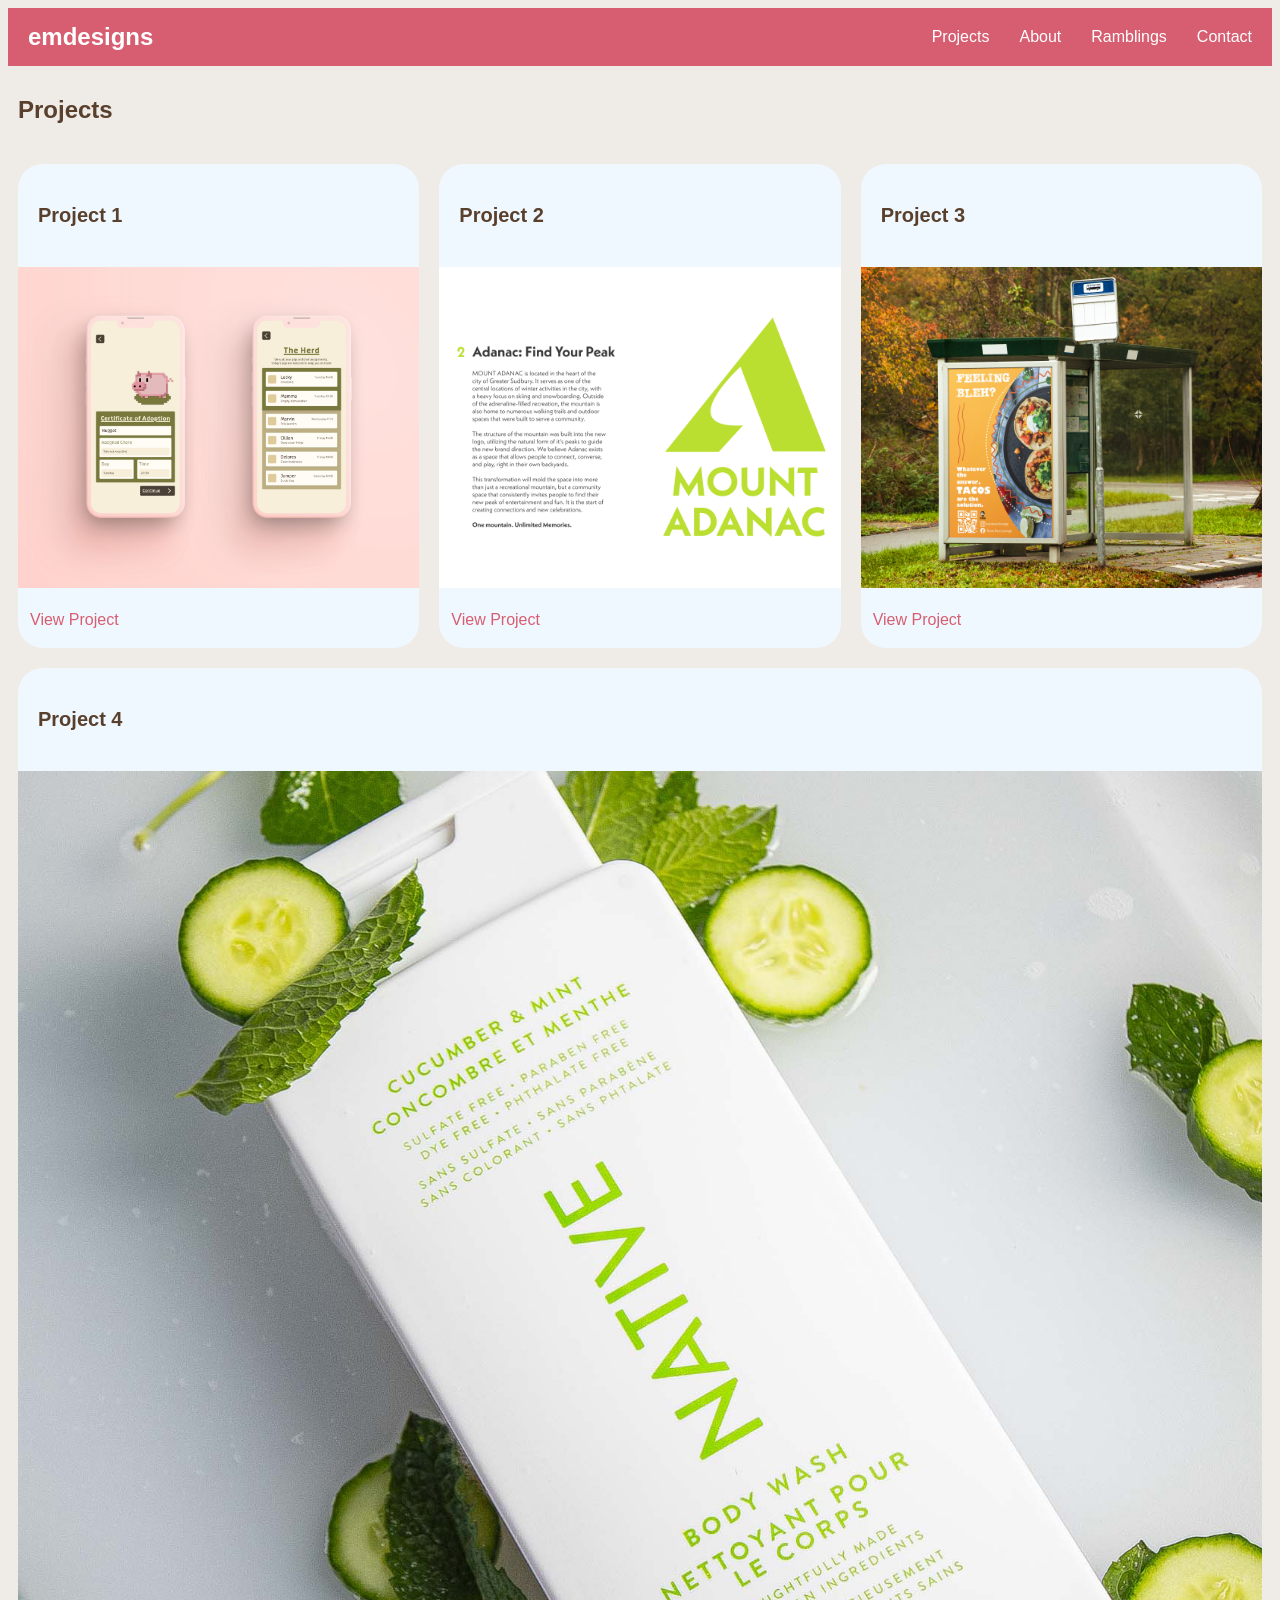
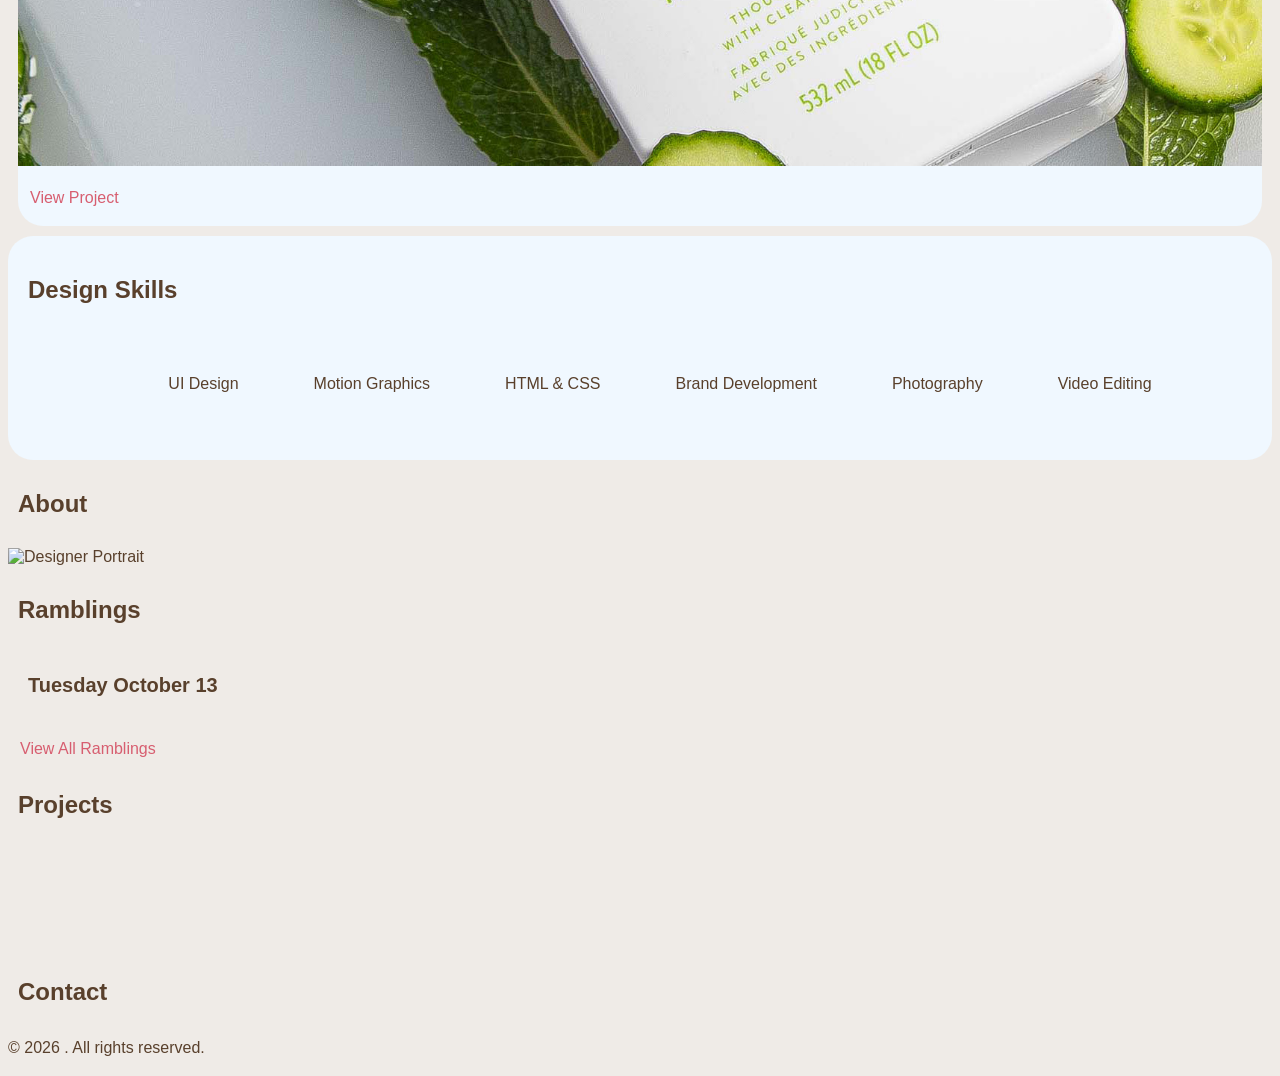
==== index.html @ 2562dea8 "Add files via upload" ====
<!DOCTYPE html>
<html lang="en">
<head>
    <meta charset="UTF-8">
    <meta name="viewport" content="width=device-width, initial-scale=1.0">
    <title>Week 5: emdesigns Professional Site</title>
    <link rel="stylesheet" href="css/styles.css">
</head>
<body>
    <!-- header section; would feature site title, logo, and main navigation -->
    <header class="site-header">
        <h1 class="site-title">emdesigns</h1>
        <nav class="main-nav"> 
            <a href="#">Projects</a>
            <a href="#">About</a>
            <a href="#">Ramblings</a>
            <a href="#">Contact</a>
        </nav>
    </header>

    <!-- main content of the homepage -->
    <main>
        <!-- projects carousel at top of page -->
        <h2>Projects</h2>
        <section id="projects-carousel">
                <article id="project-1">
                    <h3>Project 1</h3>
                    <p><!-- desc. of project 1 --></p>
                    <img src="images/project-1.jpg" alt="Project 1"> <!-- image of project 1, featured behind the desc. -->
                    <p><a href="">View Project</a></p>
                </article>
                <article id="project-2">
                    <h3>Project 2</h3>
                    <p><!-- desc. of project 2 --></p>
                    <img src="images/project-2.jpg" alt="Project 2"> <!-- image of project 2, featured behind the desc. -->
                    <p><a href="">View Project</a></p>
                </article>
                <article id="project-3">
                    <h3>Project 3</h3>
                    <p><!-- desc. of project 3 --></p>
                    <img src="images/project-3.png" alt="Project 3"> <!-- image of project 3, featured behind the desc. -->
                    <p><a href="">View Project</a></p>
                </article>
                <article id="project-4">
                    <h3>Project 4</h3>
                    <p><!-- desc. of project 4 --></p>
                    <img src="images/project-4.jpg" alt="Project 4"> <!-- image of project 4, featured behind the desc. -->
                    <p><a href="">View Project</a></p>
                </article>
        </section>

        <!-- list of design skills -->
        <article id="design-skills">
            <h2>Design Skills</h2>
            <ul>
                <li>UI Design</li>
                <li>Motion Graphics</li>
                <li>HTML & CSS</li>
                <li>Brand Development</li>
                <li>Photography</li>
                <li>Video Editing</li>
            </ul>
        </article>

        <!-- about the designer -->
        <section id="about">
            <h2>About</h2>
            <p><!-- description of the designer; including schooling, experience, quirky interests --></p>
            <img src="" alt="Designer Portrait"> <!-- portrait of the designer -->
        </section>

        <!-- blog content section; embedded video links to social media -->
        <section id="ramblings">
            <h2>Ramblings</h2>
            <article>
                <h3>Tuesday October 13</h3>
                <p><!-- rambling content --></p>
            </article>
            <p><a href="">View All Ramblings</a></p>
            <!-- social media embedded video -->
        </section>

        <!-- list of projects with links to their respective pages -->
        <section id="projects-list">
            <h2>Projects</h2>
            <ul>
                <li><a href=""><!-- project 1 --></a></li>
                <li><a href=""><!-- project 2 --></a></li>
                <li><a href=""><!-- project 3 --></a></li>
            </ul>
        </section>

        <!-- contact information -->
        <section id="contact">
            <h2>Contact</h2>
            <p><!-- contact information --></p>
        </section>

        <!-- footer; features copyright information and designer logo. want to add a fun interactive element down here! -->
        <footer>
            <p>&copy; 2026 <!-- designer name -->. All rights reserved.</p>
            <!-- <img src="" alt="emdesigns logo"> logo -->
        </footer>
    </main>
</body>
</html>
---- css/styles.css ----
/* REQUIRED: main navigation bar styles */
.site-header {
    display: flex;
    justify-content: space-between;
    align-items: center;
    padding: 15px 20px;
    background-color: #d75e70;
    font-family: 'Helvetica Neue', sans-serif;
}

.site-title {
    font-size: 1.5rem;
    color: #fff;
    margin: 0;
}

.main-nav {
    display: flex;
    gap: 30px;
    color:#fff;
}

.main-nav a {
    text-decoration: none;
    color: #fff;
}

.main-nav a:hover, a:focus {
    color: #fdf57e;
    text-decoration: underline double;
}

/* main content styles */
/* typography and color */

body {
    background-color: #efebe7;
    color: #59402c;
    font-family: 'Helvetica Neue', sans-serif;
}

h2 {
    font-size: 1.5rem;
    color: #59402c;
    font-weight: bold;
    padding: 10px;
}

h3 {
    font-size: 1.25rem;
    color: #59402c;
    font-weight: bold; 
    padding: 20px;
}

p {
    font-size: 1rem;
    line-height: 1.5;
    font-weight: light;
}

p a {
    color: #d75e70;
    text-decoration: none;
    padding: 12px;
}

p a:hover, a:focus {
    color:#fdf57e;
    text-decoration: underline double;
    background-color: #d75e70;
    padding: 12px;
    border-radius: 10px;
}

/* REQUIRED: card display */
/* original browser size was 1425px; had the 4 cards displayed in a row. shrunk to 1295px; had 3 cards displayed in a row and 1 large card underneath. at 975px, it created a 2x2 grid with the cards. at 655px, it created a one-column grid.*/

#projects-carousel {
    display: flex;
    flex-wrap: wrap;
    gap: 20px;
    justify-content: center;
    padding: 10px;
}

#project-1 {
    flex: 1;
    flex-basis: 300px;
    background-color:aliceblue;
    border-radius: 25px;
}

#project-2 {
    flex: 1;
    flex-basis: 300px;
    background-color:aliceblue;
    border-radius: 25px;
}

#project-3 {
    flex: 1;
    flex-basis: 300px;
    background-color:aliceblue;
    border-radius: 25px;
}

#project-4 {
    flex: 1;
    flex-basis: 300px;
    background-color:aliceblue;
    border-radius: 25px;
}

/* REQUIRED: image styles */
img {
    max-width: 100%;
    height: auto;
}

/* REQUIRED: centering an element two ways, seen in the ul tag */
#design-skills {
    background-color: aliceblue;
    border-radius: 25px;
    padding: 10px;
    margin-left: auto;
    margin-right: auto;
}
ul {
    display: flex;
    gap: 75px;
    list-style: none;
    height: 100px;
    justify-content: center;
    align-items: center;
}
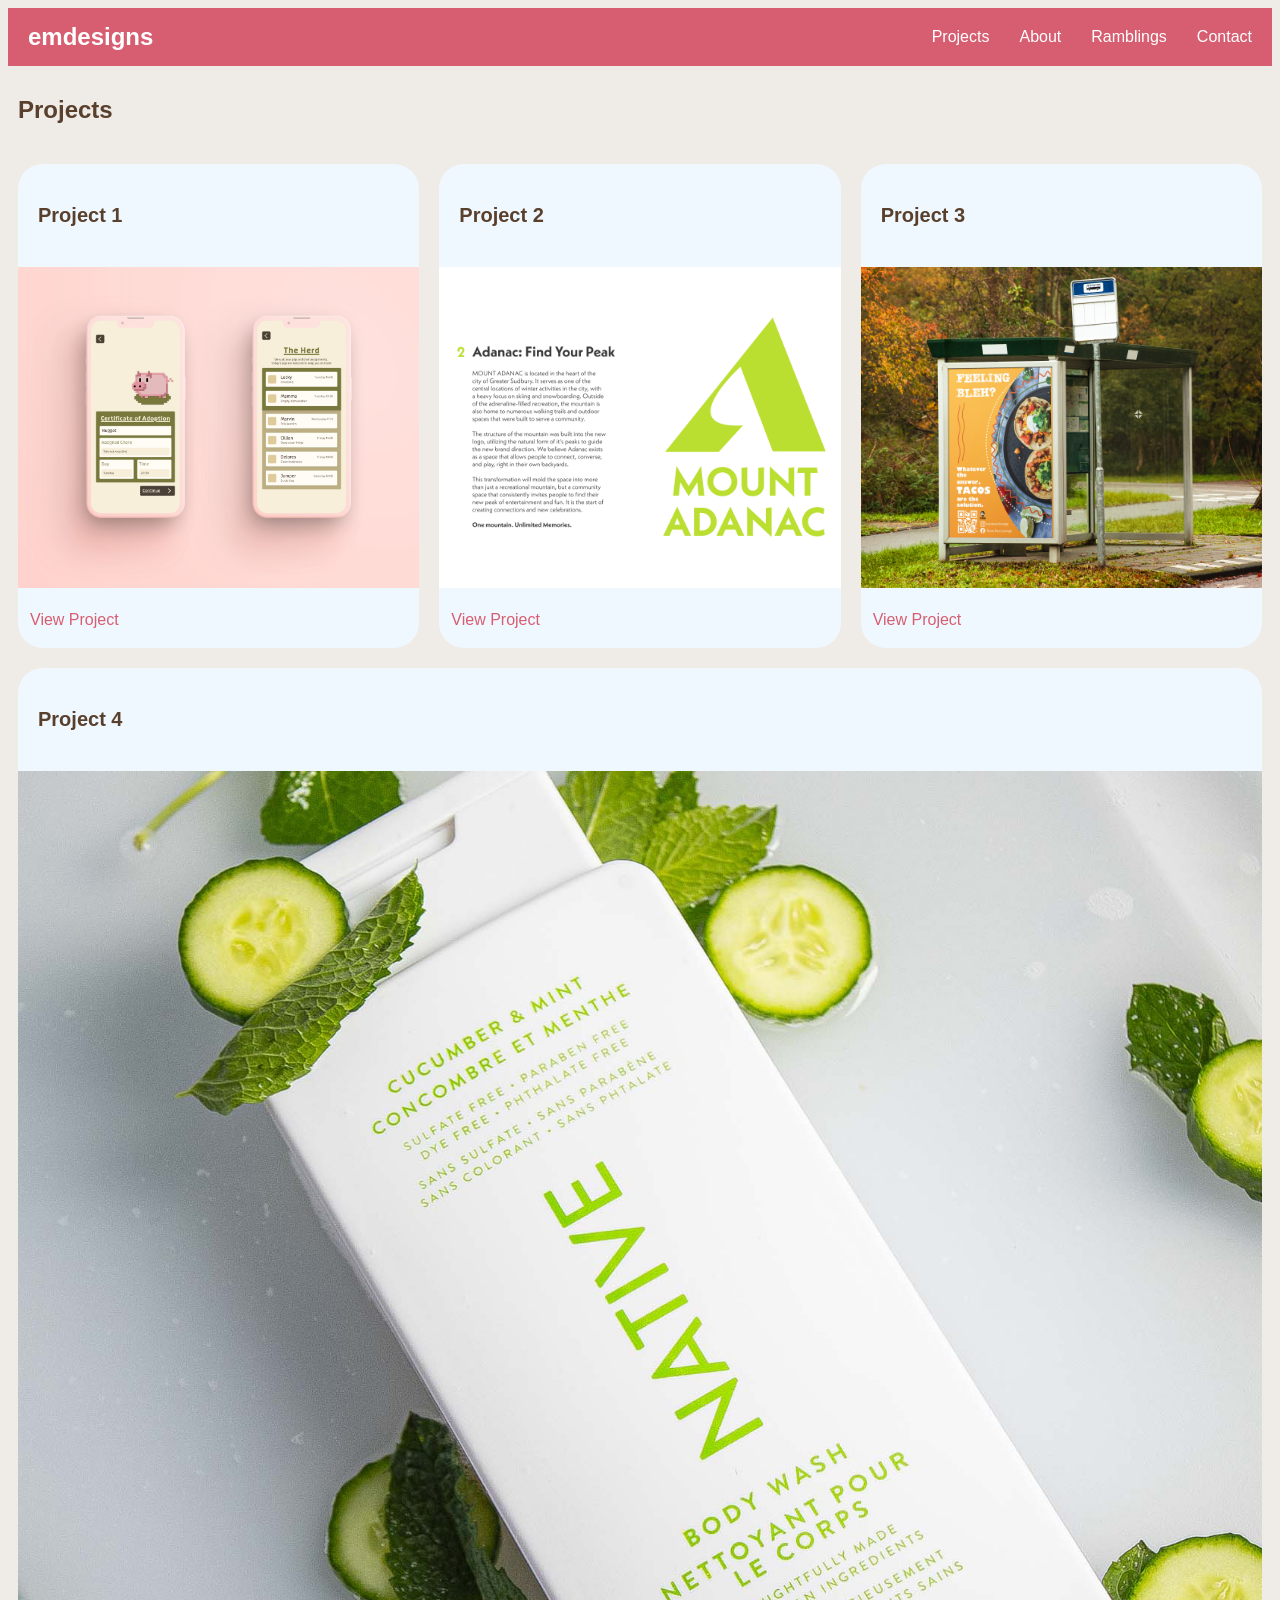
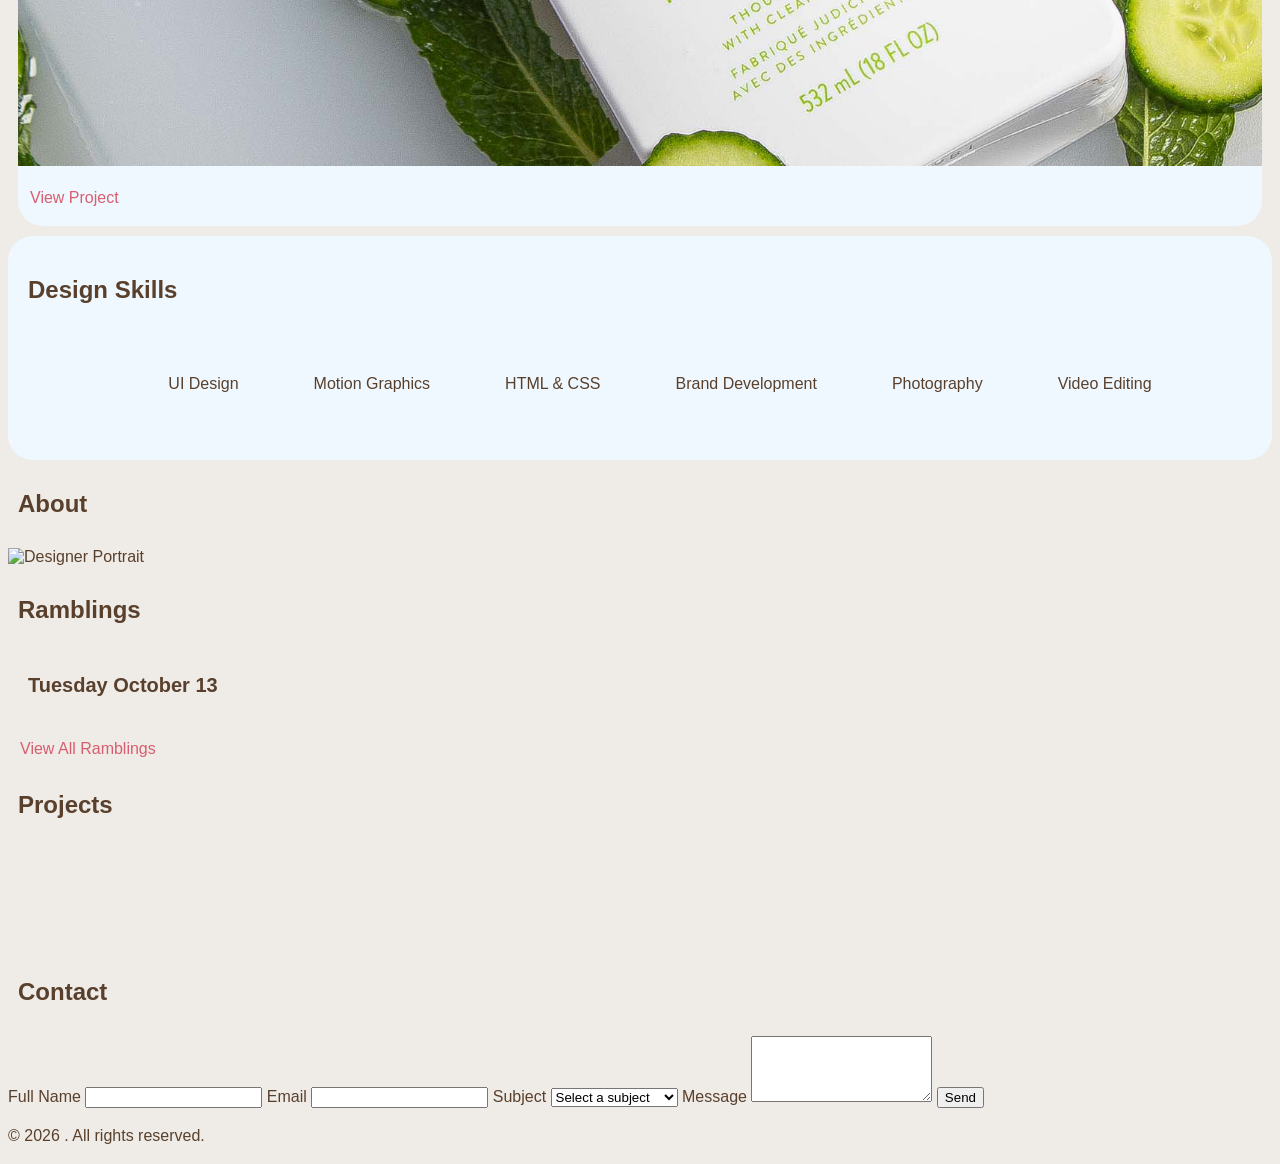
==== commit b7c98987: "added a contact form on the homepage and on the distinct contact page. included a comment describing" ====
--- a/index.html
+++ b/index.html
@@ -3,7 +3,7 @@
 <head>
     <meta charset="UTF-8">
     <meta name="viewport" content="width=device-width, initial-scale=1.0">
-    <title>Week 5: emdesigns Professional Site</title>
+    <title>Week 7: emdesigns Professional Site</title>
     <link rel="stylesheet" href="css/styles.css">
 </head>
 <body>
@@ -14,7 +14,7 @@
             <a href="#">Projects</a>
             <a href="#">About</a>
             <a href="#">Ramblings</a>
-            <a href="#">Contact</a>
+            <a href="contact.html">Contact</a>
         </nav>
     </header>
 
@@ -93,7 +93,27 @@
         <!-- contact information -->
         <section id="contact">
             <h2>Contact</h2>
-            <p><!-- contact information --></p>
+            <!-- the method selected for the contact form is POST, as the data collected from the form is not intended to be visible in the URL and may contain sensitive information. It will be sent to the server to be processed. -->
+            <form action="" method="post">
+                <label for="name">Full Name</label>
+                <input type="text" id="name" name="name" required>
+
+                <label for="email">Email</label>
+                <input type="email" id="email" name="email" required>
+
+                <label for="subject">Subject</label>
+                <select id="subject" name="subject" required>
+                    <option value="">Select a subject</option>
+                    <option value="project-inquiry">Project Inquiry</option>
+                    <option value="general-question">General Question</option>
+                    <option value="feedback">Feedback</option>
+                </select>
+
+                <label for="message">Message</label>
+                <textarea id="message" rows="4" name="message" required></textarea>
+
+                <button type="submit">Send</button>
+            </form>
         </section>
 
         <!-- footer; features copyright information and designer logo. want to add a fun interactive element down here! -->
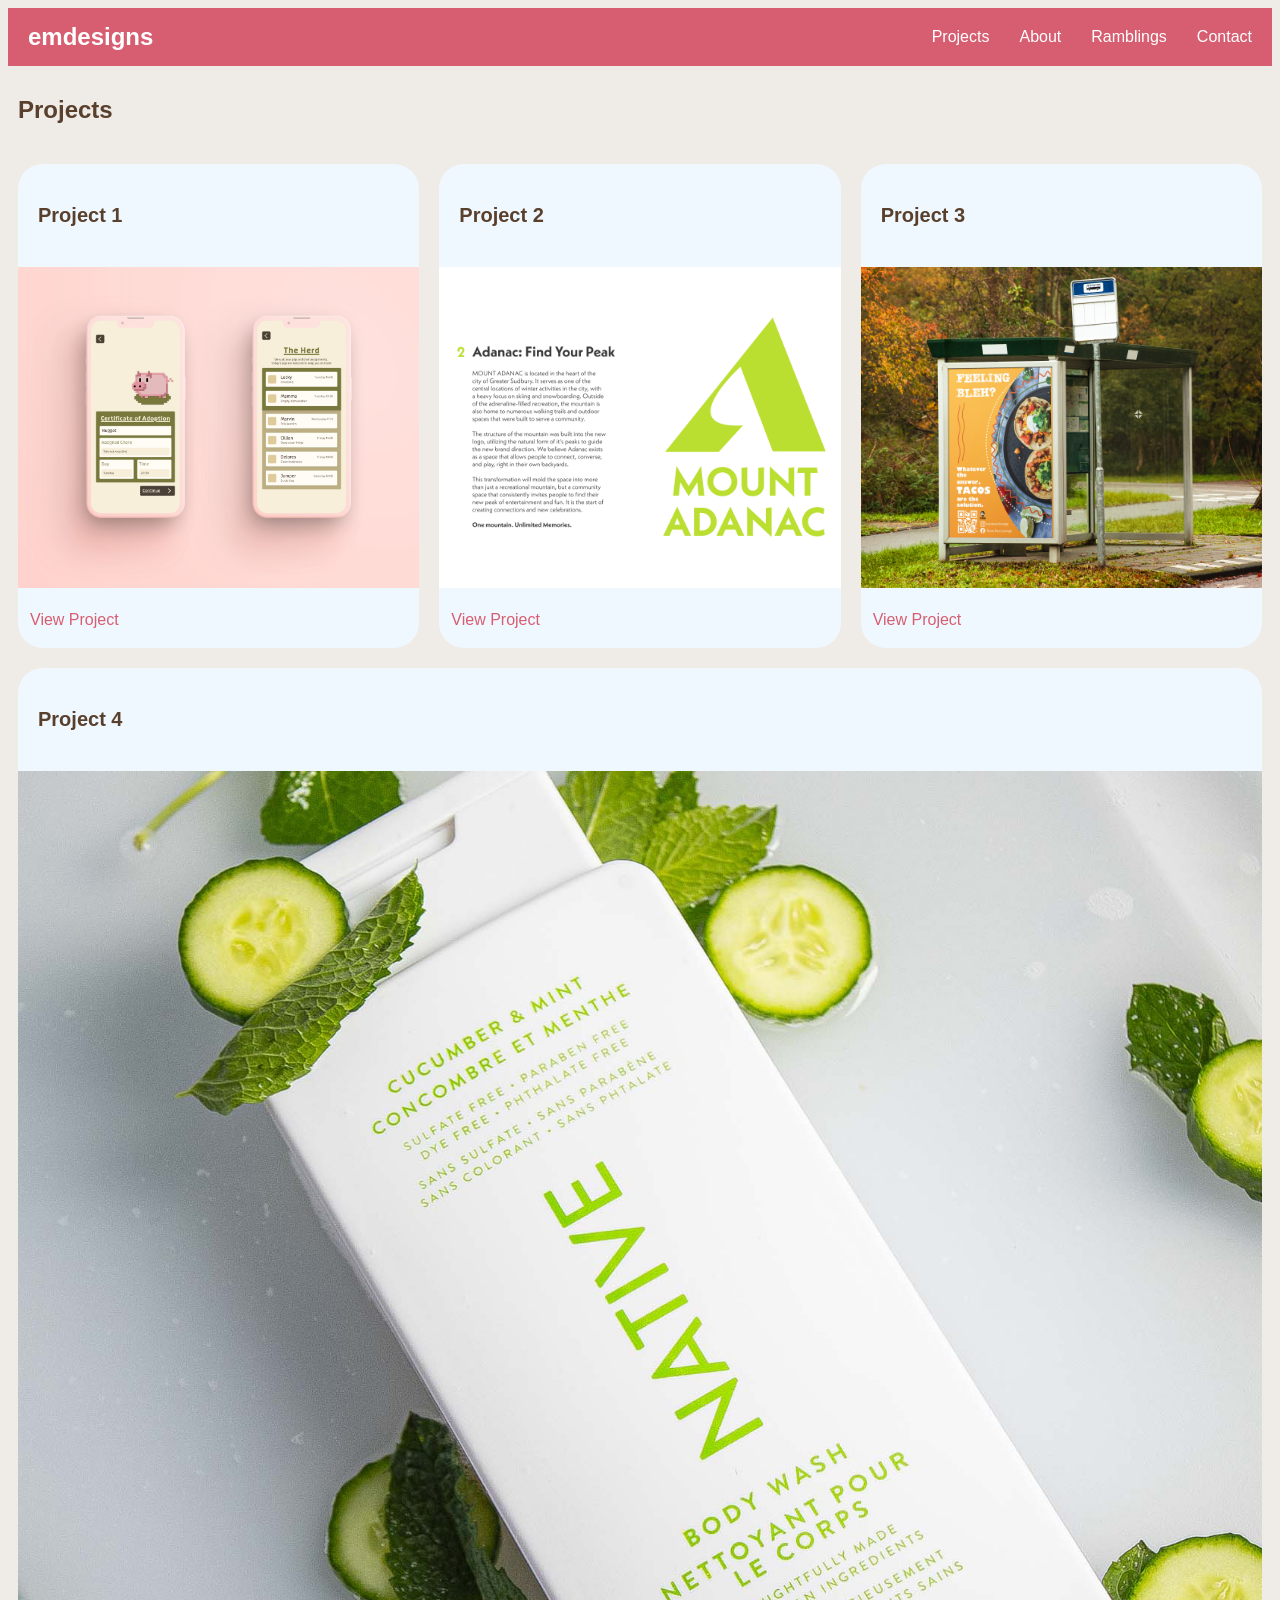
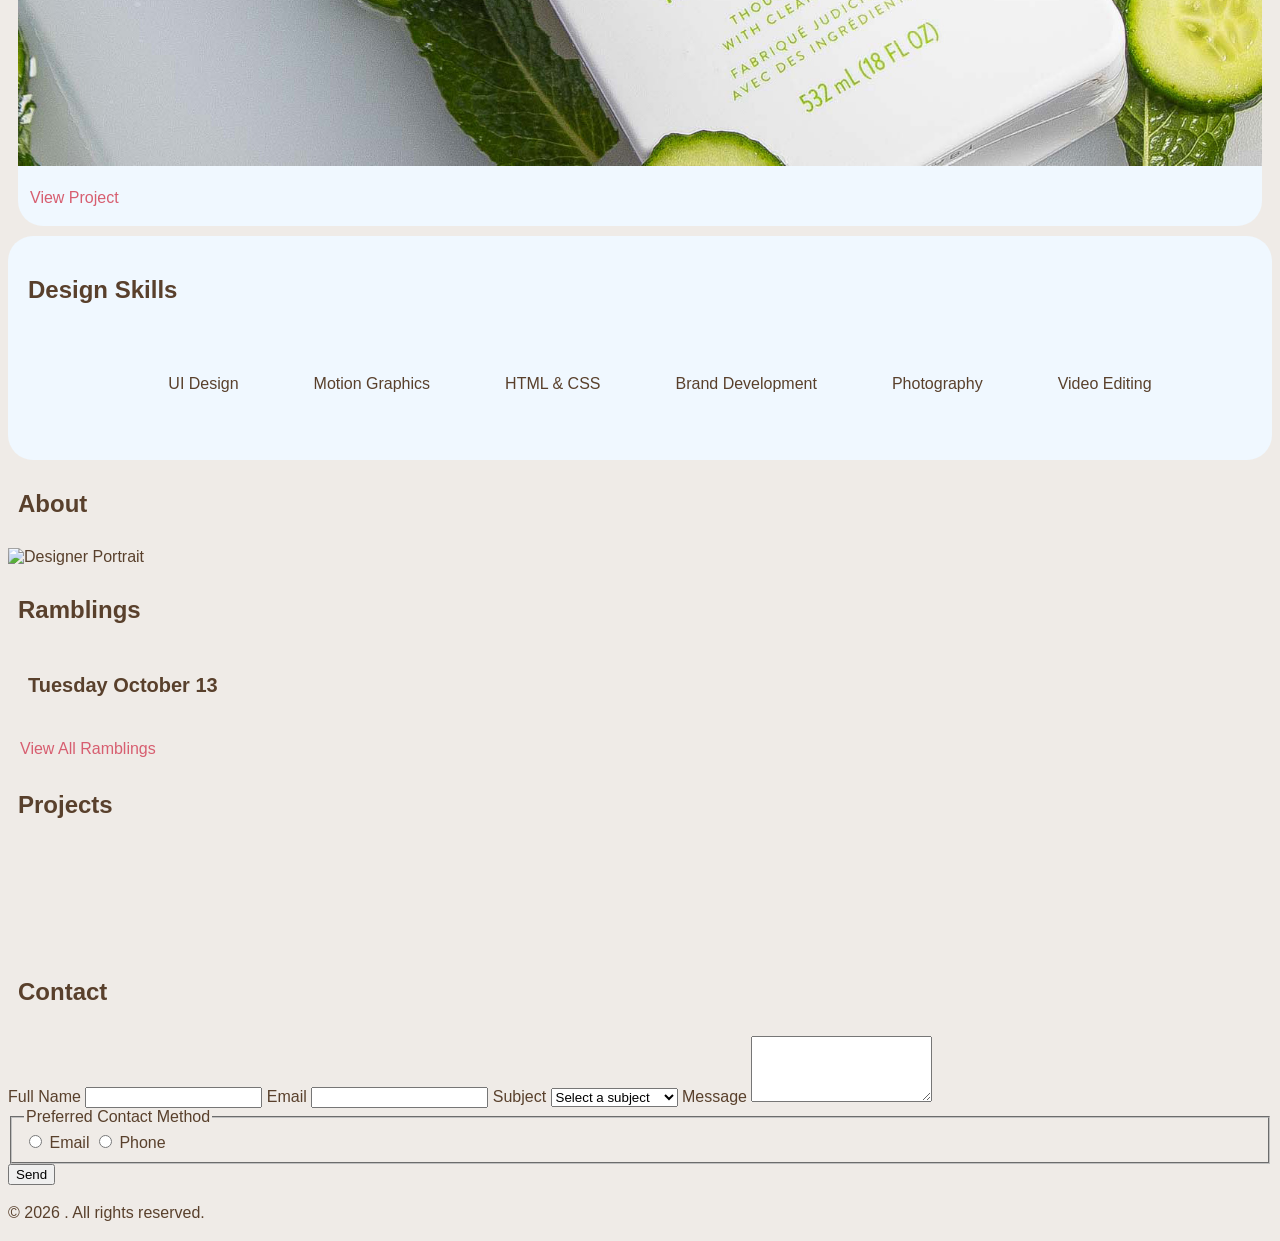
==== commit 7abac866: "added a fieldset element for users to select their preferred contact method. the options are mutuall" ====
--- a/index.html
+++ b/index.html
@@ -112,6 +112,14 @@
                 <label for="message">Message</label>
                 <textarea id="message" rows="4" name="message" required></textarea>
 
+                <fieldset>
+                    <legend>Preferred Contact Method</legend>
+                    <input type="radio" id="by-email" name="contact" value="email">
+                    <label for="by-email">Email</label>
+                    <input type="radio" id="by-phone" name="contact" value="phone">
+                    <label for="by-phone">Phone</label>
+                </fieldset>
+
                 <button type="submit">Send</button>
             </form>
         </section>
